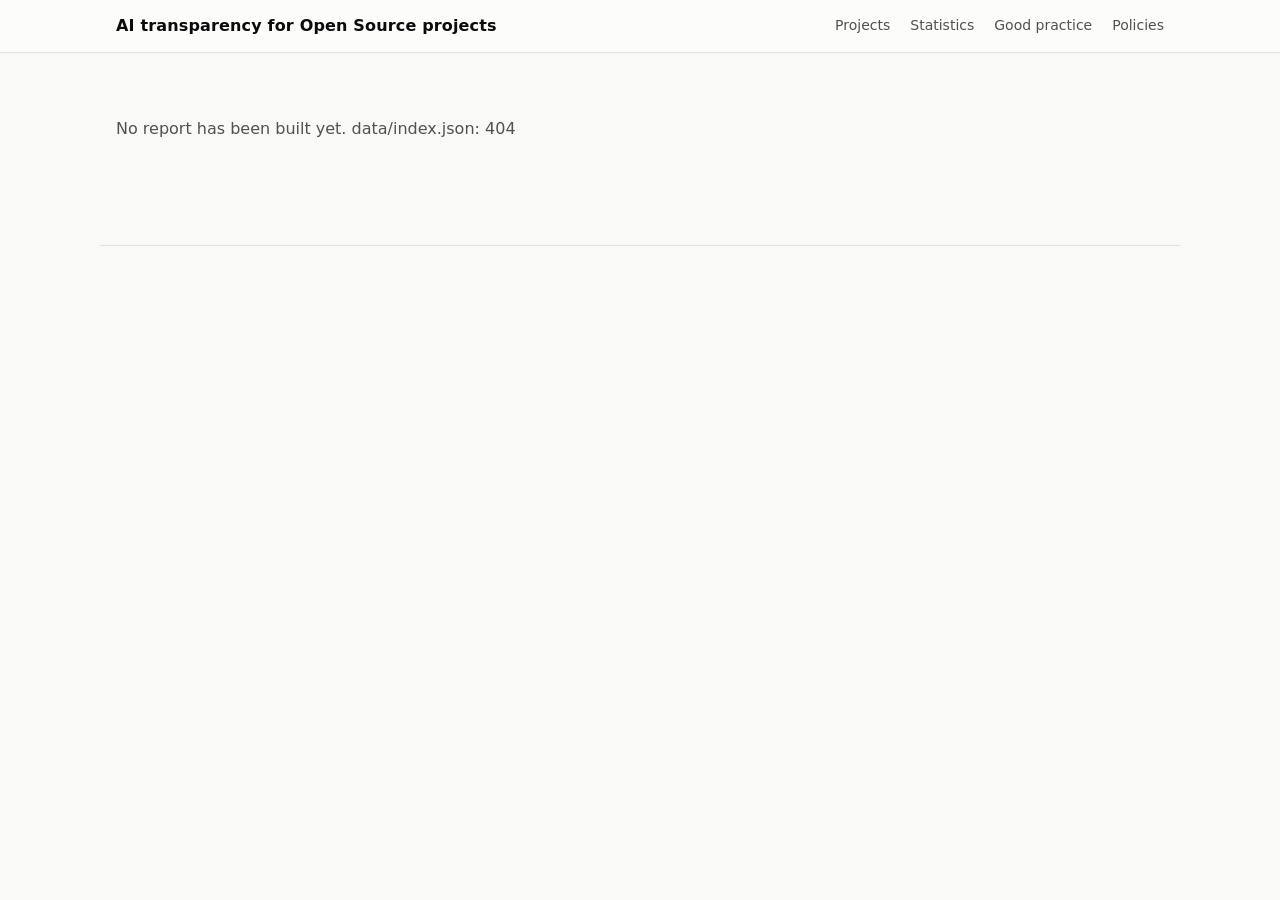
==== ai_disclosure/site/index.html @ 78b2b5e2 "chg: [site] The good practice page is split in two, and easier to scan The rules of other projects, " ====
<!doctype html>
<html lang="en">
<head>
<meta charset="utf-8">
<meta name="viewport" content="width=device-width, initial-scale=1">
<title>AI transparency for Open Source projects</title>
<meta name="description" content="What the contributors of a project declare about their use of AI tools, read from its commits and pull requests.">
<link rel="stylesheet" href="style.css">
</head>
<body>
<header class="masthead">
  <div class="wrap masthead-row">
    <p class="brand"><a href="./">AI transparency for Open Source projects</a></p>
    <nav class="nav" aria-label="Site">
      <a href="./">Projects</a>
      <a href="stats.html">Statistics</a>
      <a href="good-practice.html">Good practice</a>
      <a href="policies.html">Policies</a>
      <label class="project-picker" hidden>Project
        <select id="project-select"></select>
      </label>
    </nav>
  </div>
</header>

<main class="wrap" id="report" aria-live="polite">
  <p class="loading" id="status">Loading the report…</p>
</main>

<footer class="wrap footer" id="footer"></footer>

<div class="tooltip" id="tooltip" role="status" hidden></div>
<script src="app.js"></script>
</body>
</html>
---- ai_disclosure/site/style.css ----
:root {
  color-scheme: light;
  --page: #f9f9f7;
  --surface: #fcfcfb;
  --ink: #0b0b0b;
  --ink-2: #52514e;
  --muted: #76746e;
  --grid: #e1e0d9;
  --axis: #c3c2b7;
  --border: rgba(11, 11, 11, 0.1);
  --link: #1c5cab;
  --none: #cfcec6;
  --series-1: #2a78d6;
  --series-2: #eb6834;
  --series-3: #1baf7a;
  --series-4: #eda100;
  --series-5: #e87ba4;
  --series-6: #008300;
  --series-7: #6250d6;
  --series-8: #e34948;
  --good: #006300;
  --attention: #8a5a00;
}
@media (prefers-color-scheme: dark) {
  :root {
    color-scheme: dark;
    --page: #0d0d0d;
    --surface: #1a1a19;
    --ink: #f0efec;
    --ink-2: #c3c2b7;
    --muted: #96948d;
    --grid: #2c2c2a;
    --axis: #383835;
    --border: rgba(255, 255, 255, 0.1);
    --link: #86b6ef;
    --none: #4a4a46;
    --series-1: #3987e5;
    --series-2: #d95926;
    --series-3: #199e70;
    --series-4: #c98500;
    --series-5: #d55181;
    --series-6: #0ca30c;
    --series-7: #9085e9;
    --series-8: #e66767;
    --good: #0ca30c;
    --attention: #fab219;
  }
}

* { box-sizing: border-box; }
[hidden] { display: none !important; }
body {
  margin: 0;
  background: var(--page);
  color: var(--ink);
  font: 16px/1.5 system-ui, -apple-system, "Segoe UI", sans-serif;
}
a { color: var(--link); text-underline-offset: 2px; }
.wrap { max-width: 1080px; margin: 0 auto; padding: 0 16px; }

.masthead { border-bottom: 1px solid var(--border); background: var(--surface); }
.masthead-row { display: flex; align-items: center; justify-content: space-between; gap: 16px; min-height: 52px; }
.brand { margin: 0; font-weight: 650; letter-spacing: 0.01em; }
.brand a { color: inherit; text-decoration: none; }
.masthead-row { flex-wrap: wrap; padding-top: 8px; padding-bottom: 8px; }
.project-picker { font-size: 14px; color: var(--ink-2); display: flex; align-items: center; gap: 8px; }
select { font: inherit; padding: 4px 8px; border-radius: 6px; border: 1px solid var(--axis); background: var(--surface); color: var(--ink); }

.intro { padding: 40px 0 8px; }
.intro h1 { margin: 0 0 8px; font-size: clamp(28px, 5vw, 40px); line-height: 1.15; letter-spacing: -0.01em; }
.intro p { margin: 0; max-width: 68ch; color: var(--ink-2); }
.intro .links { margin-top: 12px; font-size: 14px; display: flex; flex-wrap: wrap; gap: 4px 20px; }

.loading, .error { padding: 48px 0; color: var(--ink-2); }

section { margin-top: 40px; }
section > h2 { margin: 0 0 4px; font-size: 20px; }
section > .sub { margin: 0 0 16px; color: var(--ink-2); font-size: 14px; max-width: 76ch; }

.card { background: var(--surface); border: 1px solid var(--border); border-radius: 10px; padding: 20px; }

/* Figures */
.tiles { display: grid; grid-template-columns: repeat(auto-fit, minmax(210px, 1fr)); gap: 12px; margin-top: 28px; }
.tile { background: var(--surface); border: 1px solid var(--border); border-radius: 10px; padding: 16px 18px; }
.tile .label { font-size: 13px; color: var(--ink-2); }
.tile .value { font-size: 30px; font-weight: 600; line-height: 1.2; margin-top: 4px; }
.tile.hero .value { font-size: 52px; line-height: 1.05; }
.tile .note { font-size: 13px; color: var(--muted); margin-top: 4px; }
.tile.hero { grid-row: span 2; display: flex; flex-direction: column; justify-content: center; }
.meter { height: 8px; border-radius: 4px; background: var(--none); overflow: hidden; margin-top: 12px; }
.meter > span { display: block; height: 100%; background: var(--series-1); border-radius: 4px 0 0 4px; }

/* Chart */
.chart-head { display: flex; flex-wrap: wrap; align-items: center; justify-content: space-between; gap: 12px; margin-bottom: 8px; }
.legend { display: flex; flex-wrap: wrap; gap: 4px 16px; font-size: 13px; color: var(--ink-2); margin: 0; padding: 0; list-style: none; }
.legend li { display: flex; align-items: center; gap: 6px; }
.swatch { width: 10px; height: 10px; border-radius: 2px; flex: none; display: inline-block; }
.toggle { display: inline-flex; border: 1px solid var(--axis); border-radius: 7px; overflow: hidden; }
.toggle button { font: inherit; font-size: 13px; padding: 4px 12px; border: 0; background: transparent; color: var(--ink-2); cursor: pointer; }
.toggle button[aria-pressed="true"] { background: var(--ink); color: var(--surface); }
.toggle button:focus-visible { outline: 2px solid var(--link); outline-offset: -2px; }
.chart { position: relative; }
.chart svg { display: block; width: 100%; height: auto; overflow: visible; }
.chart text { fill: var(--muted); font-size: 11px; font-variant-numeric: tabular-nums; }
.chart .grid { stroke: var(--grid); stroke-width: 1; }
.chart .axis { stroke: var(--axis); stroke-width: 1; }
.chart .marker { stroke: var(--ink-2); stroke-width: 1; }
.chart .marker-label { fill: var(--ink-2); font-size: 11px; }
.chart .band { fill: transparent; }
.chart .band.active { fill: var(--ink); fill-opacity: 0.05; }

details.table-view { margin-top: 12px; font-size: 13px; }
details.table-view summary { cursor: pointer; color: var(--ink-2); width: fit-content; }

.tooltip {
  position: fixed; z-index: 10; pointer-events: none;
  background: var(--surface); color: var(--ink);
  border: 1px solid var(--border); border-radius: 8px;
  box-shadow: 0 6px 24px rgba(0, 0, 0, 0.16);
  padding: 8px 10px; font-size: 13px; min-width: 150px; max-width: 280px;
}
.tooltip .tt-title { color: var(--ink-2); margin-bottom: 4px; }
.tooltip .tt-row { display: flex; align-items: center; gap: 8px; }
.tooltip .tt-row .key { width: 12px; height: 3px; border-radius: 2px; flex: none; }
.tooltip .tt-row .v { font-weight: 600; font-variant-numeric: tabular-nums; min-width: 2.5em; text-align: right; }
.tooltip .tt-row .n { color: var(--ink-2); }

/* Ranked bars */
.bars { display: grid; grid-template-columns: minmax(120px, max-content) minmax(80px, 1fr) max-content; grid-auto-flow: row dense; gap: 8px 14px; align-items: center; font-size: 14px; }
.bars .name { grid-column: 1; display: flex; align-items: center; gap: 8px; }
.bars .track { grid-column: 2; height: 14px; }
.bars .figure { grid-column: 3; font-variant-numeric: tabular-nums; text-align: right; white-space: nowrap; }
.bars .bar { height: 100%; border-radius: 0 4px 4px 0; min-width: 2px; }
.bars .figure small, .bars .name small { color: var(--muted); font-size: 12px; }
.bars .name small { display: block; }
@media (max-width: 560px) {
  .bars { grid-template-columns: 1fr max-content; gap: 4px 12px; }
  .bars .figure { grid-column: 2; }
  .bars .track { grid-column: 1 / -1; height: 8px; margin-bottom: 10px; }
}

/* Tables */
.table-scroll { overflow-x: auto; margin: 0 -20px; padding: 0 20px; }
table { border-collapse: collapse; width: 100%; font-size: 14px; }
th, td { text-align: left; padding: 8px 12px 8px 0; border-bottom: 1px solid var(--grid); vertical-align: middle; }
th { font-size: 12px; font-weight: 600; color: var(--ink-2); white-space: nowrap; }
td.num, th.num { text-align: right; font-variant-numeric: tabular-nums; white-space: nowrap; }
tr:last-child td { border-bottom: 0; }
td small { color: var(--muted); font-size: 12px; }

.person { display: flex; align-items: center; gap: 10px; min-width: 170px; }
.person a { color: inherit; font-weight: 550; text-decoration: none; }
.person a:hover { text-decoration: underline; }
.person small { display: block; }
.avatar { width: 32px; height: 32px; border-radius: 50%; flex: none; background: var(--none); object-fit: cover; }
.avatar.small { width: 20px; height: 20px; }
.avatar.initials { display: inline-flex; align-items: center; justify-content: center; font-size: 12px; font-weight: 600; color: var(--ink-2); }
.avatar.small.initials { font-size: 9px; }

.split { display: flex; gap: 2px; height: 8px; min-width: 120px; border-radius: 4px; overflow: hidden; }
.split > span { height: 100%; min-width: 2px; }
.models-used { color: var(--ink-2); font-size: 13px; min-width: 180px; }

.filters { display: flex; flex-wrap: wrap; gap: 12px; align-items: center; margin-bottom: 12px; }

.box { white-space: nowrap; }
.box .mark { display: inline-block; width: 1.2em; font-weight: 700; }
.box.ticked .mark { color: var(--good); }
.box.missing, .box.not-yet { color: var(--muted); }
.reading { display: flex; min-width: 150px; }
.reading .mark { flex: none; width: 1.3em; font-weight: 700; }
.reading.ok .mark { color: var(--good); }
.reading.check .mark { color: var(--attention); }
.state { font-size: 12px; color: var(--ink-2); border: 1px solid var(--axis); border-radius: 10px; padding: 0 8px; white-space: nowrap; }
.pr-title { min-width: 200px; max-width: 300px; }
.pr-title a { color: inherit; }

.notes { font-size: 14px; color: var(--ink-2); max-width: 76ch; }
.notes li { margin-bottom: 6px; }
.empty { color: var(--ink-2); font-size: 14px; }

.footer { margin-top: 56px; padding-top: 16px; padding-bottom: 40px; border-top: 1px solid var(--border); font-size: 13px; color: var(--muted); }

/* Overview of the projects */
.projects { display: grid; grid-template-columns: repeat(auto-fill, minmax(280px, 1fr)); gap: 12px; margin-top: 28px; }
.project-card { display: block; background: var(--surface); border: 1px solid var(--border); border-radius: 10px; padding: 18px 20px; color: inherit; text-decoration: none; }
.project-card:hover, .project-card:focus-visible { border-color: var(--axis); outline: none; box-shadow: 0 2px 12px rgba(0, 0, 0, 0.08); }
.project-card h2 { margin: 0; font-size: 20px; }
.project-card .repo { font-size: 13px; color: var(--muted); }
.project-card .value { font-size: 36px; font-weight: 600; line-height: 1.2; margin-top: 12px; }
.project-card .label { font-size: 13px; color: var(--ink-2); }
.project-card .facts { font-size: 13px; color: var(--ink-2); margin: 12px 0 0; }

/* Navigation and text pages */
.nav { display: flex; flex-wrap: wrap; align-items: center; gap: 6px 20px; font-size: 14px; }
.nav a { color: var(--ink-2); text-decoration: none; padding: 4px 0; border-bottom: 2px solid transparent; }
.nav a:hover { color: var(--ink); }
.nav a[aria-current="page"] { color: var(--ink); border-bottom-color: var(--ink); }
.prose section { max-width: 74ch; }
.prose h2 { margin-bottom: 12px; }
.prose h3 { font-size: 16px; margin: 28px 0 8px; }
.prose p { margin: 0 0 12px; }
.prose ul, .prose ol { margin: 0 0 12px; padding-left: 22px; }
.prose li { margin-bottom: 8px; }
.prose code { font: 0.9em ui-monospace, SFMono-Regular, Menlo, Consolas, monospace; background: var(--grid); border-radius: 4px; padding: 1px 5px; }
.prose pre { background: var(--surface); border: 1px solid var(--border); border-radius: 10px; padding: 14px 16px; overflow-x: auto; margin: 0 0 12px; line-height: 1.45; }
.prose pre code { background: none; padding: 0; font-size: 13px; white-space: pre-wrap; overflow-wrap: anywhere; }

/* Table of contents of a text page */
html { scroll-behavior: smooth; }
.prose section, .prose h3 { scroll-margin-top: 16px; }
.toc { background: var(--surface); border: 1px solid var(--border); border-radius: 10px; padding: 14px 18px; margin-top: 28px; font-size: 14px; }
.toc-title { margin: 0 0 8px; font-size: 12px; font-weight: 600; color: var(--ink-2); text-transform: uppercase; letter-spacing: 0.06em; }
.prose .toc ol { margin: 0; padding-left: 20px; }
.prose .toc ol ol { margin-top: 6px; list-style: none; padding-left: 4px; font-size: 13px; }
.prose .toc li { margin-bottom: 6px; }
.prose .toc li:last-child { margin-bottom: 0; }
.toc a { color: var(--ink-2); text-decoration: none; }
.toc a:hover, .toc a:focus-visible { color: var(--ink); text-decoration: underline; }
.toc code { background: none; padding: 0; }
.toc-body > section:first-child { margin-top: 28px; }
@media (min-width: 960px) {
  .with-toc { display: grid; grid-template-columns: minmax(0, 74ch) minmax(220px, 280px); gap: 0 56px; align-items: start; }
  .with-toc .toc { grid-column: 2; grid-row: 1; position: sticky; top: 16px; }
  .with-toc .toc-body { grid-column: 1; grid-row: 1; }
}
@media (prefers-reduced-motion: reduce) { html { scroll-behavior: auto; } }
.prose h2 .state { font-weight: 500; vertical-align: middle; margin-left: 6px; }
.prose table { margin-bottom: 14px; }
.prose td code { white-space: nowrap; }

/* ---------- Video ---------- */
.film { display: block; width: 100%; height: auto; aspect-ratio: 16 / 9; background: #0d0d0d; border-radius: 6px; }
section > .film-note { margin: 12px 0 0; }

/* ---------- Lines changed ---------- */
.heaviest { margin-top: 16px; font-size: 14px; color: var(--ink-2); max-width: 76ch; }
.heaviest p { margin: 0 0 8px; }
.heaviest ol { list-style: none; margin: 0; padding: 0; }
.heaviest li { display: grid; grid-template-columns: 9ch 1fr; gap: 12px; padding: 6px 0; border-top: 1px solid var(--grid); }
.heaviest .num { text-align: right; font-variant-numeric: tabular-nums; color: var(--ink); }
.heaviest a { overflow-wrap: anywhere; }
.heaviest small { display: block; color: var(--muted); }
.heaviest small .swatch { margin: 0 4px 0 0; }
section > .sub.after { margin: 12px 0 0; }

/* ---------- Policies of other projects ---------- */
/* Five columns in the width of the text: fixed shares, and code that wraps. */
.policies { table-layout: fixed; min-width: 640px; font-size: 13px; line-height: 1.45; }
.policies th, .policies td { vertical-align: top; padding-left: 0; padding-right: 12px; overflow-wrap: break-word; }
.policies th:nth-child(1) { width: 14%; }
.policies th:nth-child(2) { width: 22%; }
.policies th:nth-child(3) { width: 21%; }
.policies th:nth-child(4) { width: 22%; }
.policies th:nth-child(5) { width: 21%; }
.prose .policies code { white-space: normal; word-break: break-word; overflow-wrap: anywhere; font-size: 12px; }
.policies td:first-child small { display: block; color: var(--muted); }

.prose blockquote { margin: 12px 0; padding: 2px 0 2px 16px; border-left: 3px solid var(--axis); color: var(--ink); font-size: 17px; }
.prose blockquote p { margin: 0; }

/* ---------- Statistics: when each model version was named ---------- */
.bars .track.span, .bars .track.scale { position: relative; }
.bars .track.span .bar { position: absolute; top: 0; border-radius: 4px; min-width: 6px; }
.bars .track.span .mark { position: absolute; top: -6px; bottom: -6px; width: 1px; background: var(--grid); }
.bars .track.scale { height: 16px; font-size: 11px; color: var(--muted); font-variant-numeric: tabular-nums; }
.bars .track.scale span { position: absolute; top: 0; white-space: nowrap; transform: translateX(-50%); }
.bars .track.scale span:first-child { transform: none; }
.bars.spans .figure small { font-size: 12px; }

/* ---------- Text pages: what should catch the eye ---------- */
.intro .links .button { background: var(--ink); color: var(--surface); text-decoration: none; font-weight: 600; padding: 6px 14px; border-radius: 7px; }
.intro .links { align-items: center; }
.prose .callout { background: var(--surface); border: 1px solid var(--border); border-left: 4px solid var(--link); border-radius: 6px; padding: 12px 16px; margin: 16px 0; }
.prose .callout.caution { border-left-color: var(--attention); }

.file-cards { display: grid; grid-template-columns: repeat(2, minmax(0, 1fr)); gap: 8px; margin: 16px 0 8px; counter-reset: file; }
.file-card { counter-increment: file; display: block; position: relative; background: var(--surface); border: 1px solid var(--border); border-radius: 10px; padding: 12px 14px 12px 46px; color: inherit; text-decoration: none; }
.file-card::before { content: counter(file); position: absolute; left: 14px; top: 13px; width: 22px; height: 22px; border-radius: 50%; border: 1px solid var(--axis); color: var(--ink-2); font-size: 12px; font-weight: 600; display: grid; place-items: center; }
.file-card:hover, .file-card:focus-visible { border-color: var(--axis); outline: none; box-shadow: 0 2px 12px rgba(0, 0, 0, 0.08); }
.prose .file-card code { background: none; padding: 0; font-weight: 600; overflow-wrap: anywhere; }
.file-card span { display: block; font-size: 13px; color: var(--ink-2); }

.prose .file-name { margin: 0; font: 12px ui-monospace, SFMono-Regular, Menlo, Consolas, monospace; color: var(--ink-2); background: var(--grid); border: 1px solid var(--border); border-bottom: 0; border-radius: 10px 10px 0 0; padding: 6px 16px; }
.prose .file-name + pre { border-radius: 0 0 10px 10px; }

.prose ol.steps { list-style: none; padding: 0; counter-reset: step; display: grid; gap: 8px; }
.prose ol.steps li { counter-increment: step; position: relative; margin: 0; background: var(--surface); border: 1px solid var(--border); border-radius: 10px; padding: 12px 16px 12px 56px; }
.prose ol.steps li::before { content: counter(step); position: absolute; left: 14px; top: 11px; width: 28px; height: 28px; border-radius: 50%; background: var(--ink); color: var(--surface); font-size: 14px; font-weight: 650; display: grid; place-items: center; }
@media (max-width: 560px) { .file-cards { grid-template-columns: 1fr; } }
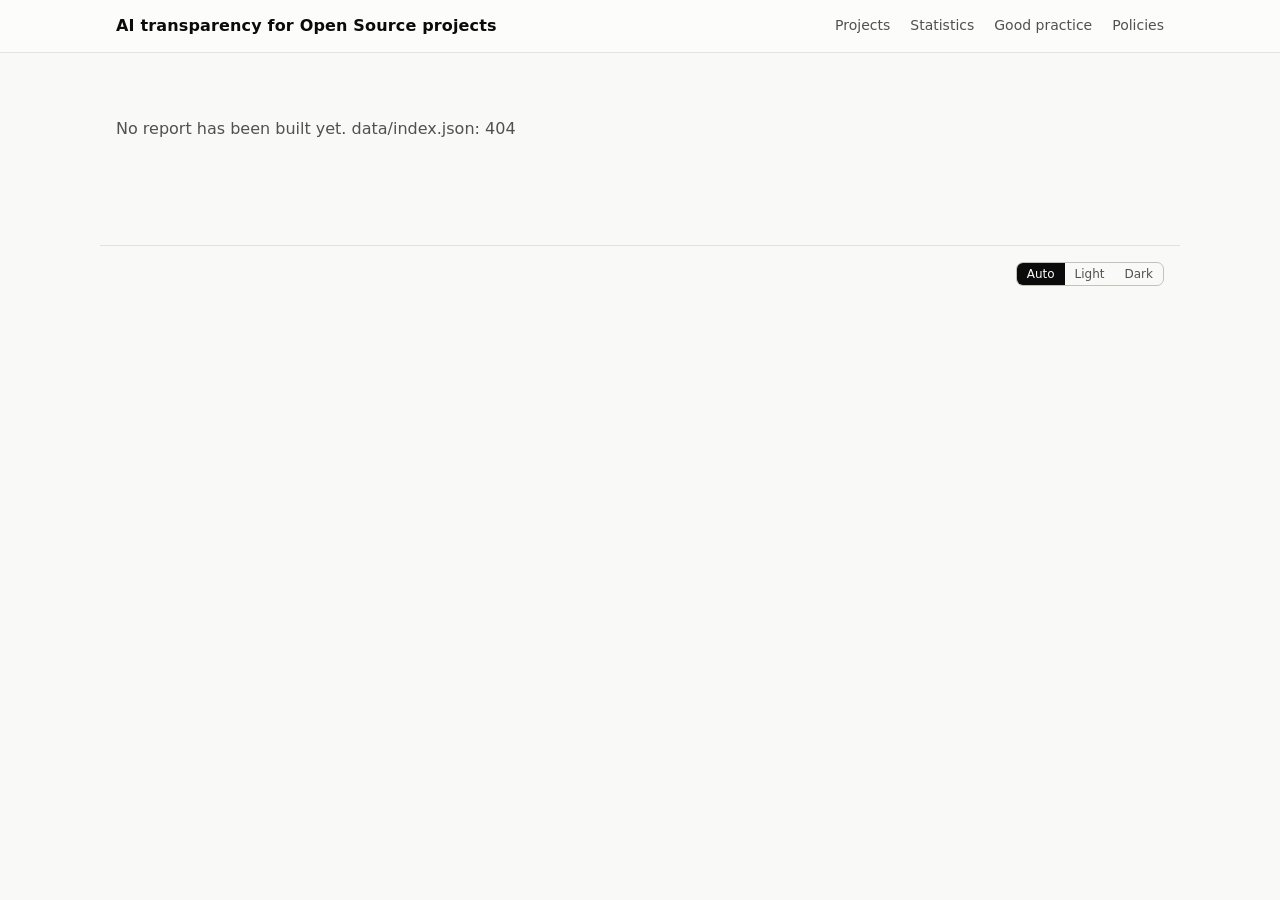
==== commit 2c4f6c97: "new: [site] A theme switcher in the footer: auto, light or dark The choice is kept in the browser an" ====
--- a/ai_disclosure/site/index.html
+++ b/ai_disclosure/site/index.html
@@ -6,6 +6,7 @@
 <title>AI transparency for Open Source projects</title>
 <meta name="description" content="What the contributors of a project declare about their use of AI tools, read from its commits and pull requests.">
 <link rel="stylesheet" href="style.css">
+<script src="theme.js"></script>
 </head>
 <body>
 <header class="masthead">
@@ -27,7 +28,7 @@
   <p class="loading" id="status">Loading the report…</p>
 </main>
 
-<footer class="wrap footer" id="footer"></footer>
+<footer class="wrap footer"><span id="footer"></span></footer>
 
 <div class="tooltip" id="tooltip" role="status" hidden></div>
 <script src="app.js"></script>
--- a/ai_disclosure/site/style.css
+++ b/ai_disclosure/site/style.css
@@ -21,8 +21,10 @@
   --good: #006300;
   --attention: #8a5a00;
 }
+/* The dark theme: when the system asks for it and the reader did not choose the light
+   one, or when the reader chose it in the footer. The two lists are the same. */
 @media (prefers-color-scheme: dark) {
-  :root {
+  :root:not([data-theme="light"]) {
     color-scheme: dark;
     --page: #0d0d0d;
     --surface: #1a1a19;
@@ -46,6 +48,29 @@
     --attention: #fab219;
   }
 }
+:root[data-theme="dark"] {
+  color-scheme: dark;
+  --page: #0d0d0d;
+  --surface: #1a1a19;
+  --ink: #f0efec;
+  --ink-2: #c3c2b7;
+  --muted: #96948d;
+  --grid: #2c2c2a;
+  --axis: #383835;
+  --border: rgba(255, 255, 255, 0.1);
+  --link: #86b6ef;
+  --none: #4a4a46;
+  --series-1: #3987e5;
+  --series-2: #d95926;
+  --series-3: #199e70;
+  --series-4: #c98500;
+  --series-5: #d55181;
+  --series-6: #0ca30c;
+  --series-7: #9085e9;
+  --series-8: #e66767;
+  --good: #0ca30c;
+  --attention: #fab219;
+}
 
 * { box-sizing: border-box; }
 [hidden] { display: none !important; }
@@ -179,7 +204,7 @@
 .notes li { margin-bottom: 6px; }
 .empty { color: var(--ink-2); font-size: 14px; }
 
-.footer { margin-top: 56px; padding-top: 16px; padding-bottom: 40px; border-top: 1px solid var(--border); font-size: 13px; color: var(--muted); }
+.footer { display: flex; flex-wrap: wrap; align-items: center; justify-content: space-between; gap: 12px 24px; margin-top: 56px; padding-top: 16px; padding-bottom: 40px; border-top: 1px solid var(--border); font-size: 13px; color: var(--muted); }
 
 /* Overview of the projects */
 .projects { display: grid; grid-template-columns: repeat(auto-fill, minmax(280px, 1fr)); gap: 12px; margin-top: 28px; }
@@ -288,3 +313,36 @@
 .prose ol.steps li { counter-increment: step; position: relative; margin: 0; background: var(--surface); border: 1px solid var(--border); border-radius: 10px; padding: 12px 16px 12px 56px; }
 .prose ol.steps li::before { content: counter(step); position: absolute; left: 14px; top: 11px; width: 28px; height: 28px; border-radius: 50%; background: var(--ink); color: var(--surface); font-size: 14px; font-weight: 650; display: grid; place-items: center; }
 @media (max-width: 560px) { .file-cards { grid-template-columns: 1fr; } }
+
+/* ---------- Overview: the last months of a project ---------- */
+.spark { margin-top: 14px; }
+.spark svg { display: block; width: 100%; height: 36px; }
+.spark .all { fill: var(--none); }
+.spark .named { fill: var(--series-1); }
+.spark .base { stroke: var(--axis); stroke-width: 1; }
+.spark-note { display: flex; justify-content: space-between; align-items: center; gap: 8px; margin-top: 4px; font-size: 11px; color: var(--muted); }
+.spark-note .swatch { width: 8px; height: 8px; margin-right: 4px; }
+
+/* ---------- Badge of a project ---------- */
+.badge img { display: block; height: 20px; }
+.badge pre { margin: 14px 0 0; padding: 10px 12px; background: var(--page); border: 1px solid var(--border); border-radius: 6px; overflow-x: auto; }
+.badge code { font: 12px ui-monospace, SFMono-Regular, Menlo, Consolas, monospace; white-space: pre-wrap; overflow-wrap: anywhere; }
+
+/* ---------- A year of days ---------- */
+.calendar-scroll { overflow-x: auto; padding-bottom: 4px; }
+.calendar svg { display: block; }
+.calendar text { fill: var(--muted); font-size: 10px; }
+.cal-0 { fill: var(--grid); }
+.cal-1 { fill: var(--series-1); fill-opacity: 0.3; }
+.cal-2 { fill: var(--series-1); fill-opacity: 0.5; }
+.cal-3 { fill: var(--series-1); fill-opacity: 0.75; }
+.cal-4 { fill: var(--series-1); }
+.calendar-legend { display: flex; align-items: center; gap: 3px; margin-top: 8px; font-size: 11px; color: var(--muted); }
+.calendar-legend svg { display: block; }
+
+/* ---------- Lines ---------- */
+.chart .end-label { fill: var(--ink-2); font-size: 12px; }
+.line-key { display: inline-block; width: 18px; height: 0; }
+
+/* ---------- Theme switcher of the footer ---------- */
+.toggle.theme button { font-size: 12px; padding: 2px 10px; }
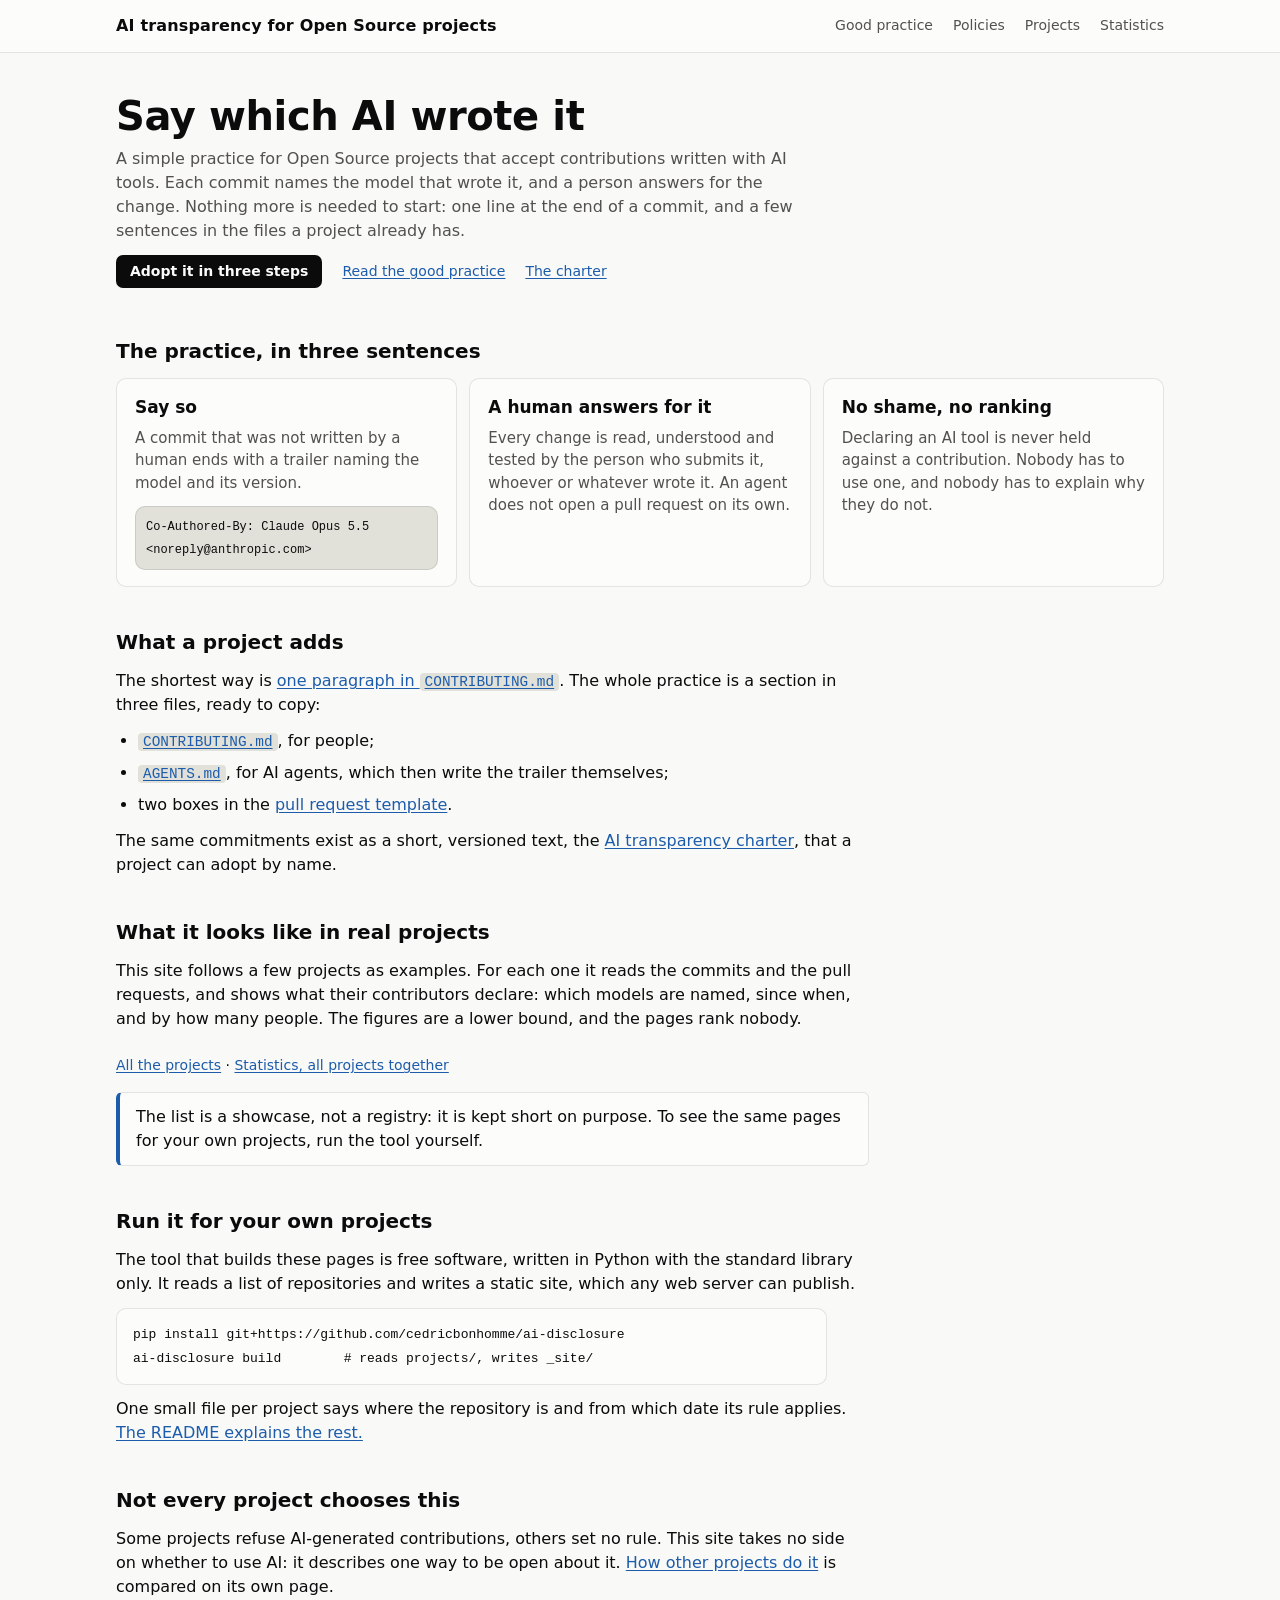
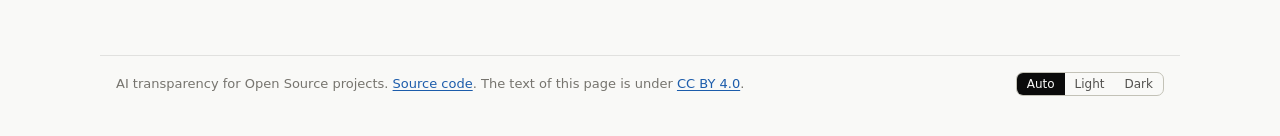
==== commit 0da6ad90: "new: [site] A front page that presents the practice, the projects on their own page Co-Authored-By: " ====
--- a/ai_disclosure/site/index.html
+++ b/ai_disclosure/site/index.html
@@ -4,19 +4,20 @@
 <meta charset="utf-8">
 <meta name="viewport" content="width=device-width, initial-scale=1">
 <title>AI transparency for Open Source projects</title>
-<meta name="description" content="What the contributors of a project declare about their use of AI tools, read from its commits and pull requests.">
+<meta name="description" content="A simple practice for Open Source projects that accept AI-assisted contributions: each commit names the model that wrote it, and a person answers for the change.">
 <link rel="stylesheet" href="style.css">
 <script src="theme.js"></script>
+<script>if (new URLSearchParams(location.search).has("project")) document.documentElement.classList.add("has-project");</script>
 </head>
 <body>
 <header class="masthead">
   <div class="wrap masthead-row">
     <p class="brand"><a href="./">AI transparency for Open Source projects</a></p>
     <nav class="nav" aria-label="Site">
-      <a href="./">Projects</a>
-      <a href="stats.html">Statistics</a>
       <a href="good-practice.html">Good practice</a>
       <a href="policies.html">Policies</a>
+      <a href="projects.html">Projects</a>
+      <a href="stats.html">Statistics</a>
       <label class="project-picker" hidden>Project
         <select id="project-select"></select>
       </label>
@@ -24,11 +25,70 @@
   </div>
 </header>
 
-<main class="wrap" id="report" aria-live="polite">
+<main class="wrap prose home" id="home">
+  <div class="intro">
+    <h1>Say which AI wrote it</h1>
+    <p>A simple practice for Open Source projects that accept contributions written with AI tools. Each commit names the model that wrote it, and a person answers for the change. Nothing more is needed to start: one line at the end of a commit, and a few sentences in the files a project already has.</p>
+    <div class="links"><a class="button" href="good-practice.html#adopt">Adopt it in three steps</a><a href="good-practice.html">Read the good practice</a><a href="https://github.com/cedricbonhomme/ai-disclosure/blob/main/AI_CHARTER.md" target="_blank" rel="noreferrer">The charter</a></div>
+  </div>
+
+  <section>
+    <h2>The practice, in three sentences</h2>
+    <div class="pillars">
+      <div>
+        <h3>Say so</h3>
+        <p>A commit that was not written by a human ends with a trailer naming the model and its version.</p>
+        <pre><code>Co-Authored-By: Claude Opus 5.5 &lt;noreply@anthropic.com&gt;</code></pre>
+      </div>
+      <div>
+        <h3>A human answers for it</h3>
+        <p>Every change is read, understood and tested by the person who submits it, whoever or whatever wrote it. An agent does not open a pull request on its own.</p>
+      </div>
+      <div>
+        <h3>No shame, no ranking</h3>
+        <p>Declaring an AI tool is never held against a contribution. Nobody has to use one, and nobody has to explain why they do not.</p>
+      </div>
+    </div>
+  </section>
+
+  <section>
+    <h2>What a project adds</h2>
+    <p>The shortest way is <a href="good-practice.html#adopt">one paragraph in <code>CONTRIBUTING.md</code></a>. The whole practice is a section in three files, ready to copy:</p>
+    <ul>
+      <li><a href="good-practice.html#contributing"><code>CONTRIBUTING.md</code></a>, for people;</li>
+      <li><a href="good-practice.html#agents"><code>AGENTS.md</code></a>, for AI agents, which then write the trailer themselves;</li>
+      <li>two boxes in the <a href="good-practice.html#template">pull request template</a>.</li>
+    </ul>
+    <p>The same commitments exist as a short, versioned text, the <a href="https://github.com/cedricbonhomme/ai-disclosure/blob/main/AI_CHARTER.md" target="_blank" rel="noreferrer">AI transparency charter</a>, that a project can adopt by name.</p>
+  </section>
+
+  <section>
+    <h2>What it looks like in real projects</h2>
+    <p>This site follows a few projects as examples. For each one it reads the commits and the pull requests, and shows what their contributors declare: which models are named, since when, and by how many people. The figures are a lower bound, and the pages rank nobody.</p>
+    <div class="chips" id="home-projects"></div>
+    <p class="links-line"><a href="projects.html">All the projects</a> · <a href="stats.html">Statistics, all projects together</a></p>
+    <p class="callout">The list is a showcase, not a registry: it is kept short on purpose. To see the same pages for your own projects, run the tool yourself.</p>
+  </section>
+
+  <section>
+    <h2>Run it for your own projects</h2>
+    <p>The tool that builds these pages is free software, written in Python with the standard library only. It reads a list of repositories and writes a static site, which any web server can publish.</p>
+<pre><code>pip install git+https://github.com/cedricbonhomme/ai-disclosure
+ai-disclosure build        # reads projects/, writes _site/</code></pre>
+    <p>One small file per project says where the repository is and from which date its rule applies. <a href="https://github.com/cedricbonhomme/ai-disclosure#readme" target="_blank" rel="noreferrer">The README explains the rest.</a></p>
+  </section>
+
+  <section>
+    <h2>Not every project chooses this</h2>
+    <p>Some projects refuse AI-generated contributions, others set no rule. This site takes no side on whether to use AI: it describes one way to be open about it. <a href="policies.html">How other projects do it</a> is compared on its own page.</p>
+  </section>
+</main>
+
+<main class="wrap" id="report" data-page="home" aria-live="polite">
   <p class="loading" id="status">Loading the report…</p>
 </main>
 
-<footer class="wrap footer"><span id="footer"></span></footer>
+<footer class="wrap footer"><span id="footer">AI transparency for Open Source projects. <a href="https://github.com/cedricbonhomme/ai-disclosure" target="_blank" rel="noreferrer">Source code</a>. The text of this page is under <a href="https://creativecommons.org/licenses/by/4.0/" target="_blank" rel="noreferrer">CC BY 4.0</a>.</span></footer>
 
 <div class="tooltip" id="tooltip" role="status" hidden></div>
 <script src="app.js"></script>
--- a/ai_disclosure/site/style.css
+++ b/ai_disclosure/site/style.css
@@ -156,6 +156,22 @@
 .bars .track { grid-column: 2; height: 14px; }
 .bars .figure { grid-column: 3; font-variant-numeric: tabular-nums; text-align: right; white-space: nowrap; }
 .bars .bar { height: 100%; border-radius: 0 4px 4px 0; min-width: 2px; }
+.stated { display: grid; grid-template-columns: minmax(180px, max-content) 1fr; gap: 10px 24px; margin: 0; font-size: 14px; }
+.stated dt { color: var(--ink-2); }
+.stated dd { margin: 0; }
+.stated dd code { display: inline-block; margin-left: 8px; font-size: 12px; color: var(--muted); }
+.stated + .notes { margin: 16px 0 0; padding-left: 18px; }
+.card > .notes:first-child { margin: 0; padding-left: 18px; }
+.stated-link { margin: 14px 0 0; font-size: 14px; }
+@media (max-width: 560px) {
+  .stated { grid-template-columns: 1fr; gap: 2px; }
+  .stated dd { margin-bottom: 10px; }
+  .stated dd code { display: block; margin: 2px 0 0; }
+}
+.bars.shares .track { background: var(--none); border-radius: 4px; overflow: hidden; }
+.bars.shares .bar { background: var(--series-1); border-radius: 0; }
+.bars.shares .name a { color: inherit; }
+details.table-view .bars { margin-top: 12px; }
 .bars .figure small, .bars .name small { color: var(--muted); font-size: 12px; }
 .bars .name small { display: block; }
 @media (max-width: 560px) {
@@ -208,9 +224,16 @@
 
 /* Overview of the projects */
 .projects { display: grid; grid-template-columns: repeat(auto-fill, minmax(280px, 1fr)); gap: 12px; margin-top: 28px; }
+.order-bar { display: flex; flex-wrap: wrap; justify-content: flex-end; align-items: center; gap: 6px 10px; margin: 24px 0 12px; font-size: 13px; color: var(--muted); }
+.order-bar + .projects { margin-top: 0; }
+.order { font: inherit; color: var(--ink-2); background: var(--surface); border: 1px solid var(--border); border-radius: 999px; padding: 3px 12px; cursor: pointer; }
+.order:hover, .order:focus-visible { color: var(--ink); border-color: var(--axis); outline: none; }
 .project-card { display: block; background: var(--surface); border: 1px solid var(--border); border-radius: 10px; padding: 18px 20px; color: inherit; text-decoration: none; }
 .project-card:hover, .project-card:focus-visible { border-color: var(--axis); outline: none; box-shadow: 0 2px 12px rgba(0, 0, 0, 0.08); }
 .project-card h2 { margin: 0; font-size: 20px; }
+.project-card .head { display: flex; align-items: center; gap: 12px; }
+.project-card .head > div { min-width: 0; }
+.project-card .logo { width: 40px; height: 40px; flex: none; border-radius: 8px; background: #fff; object-fit: contain; }
 .project-card .repo { font-size: 13px; color: var(--muted); }
 .project-card .value { font-size: 36px; font-weight: 600; line-height: 1.2; margin-top: 12px; }
 .project-card .label { font-size: 13px; color: var(--ink-2); }
@@ -308,6 +331,9 @@
 
 .prose .file-name { margin: 0; font: 12px ui-monospace, SFMono-Regular, Menlo, Consolas, monospace; color: var(--ink-2); background: var(--grid); border: 1px solid var(--border); border-bottom: 0; border-radius: 10px 10px 0 0; padding: 6px 16px; }
 .prose .file-name + pre { border-radius: 0 0 10px 10px; }
+.prose .file-name { display: flex; justify-content: space-between; align-items: center; gap: 12px; }
+.prose .file-name button { font: inherit; color: var(--ink-2); background: var(--surface); border: 1px solid var(--border); border-radius: 6px; padding: 2px 10px; cursor: pointer; }
+.prose .file-name button:hover, .prose .file-name button:focus-visible { color: var(--ink); border-color: var(--axis); }
 
 .prose ol.steps { list-style: none; padding: 0; counter-reset: step; display: grid; gap: 8px; }
 .prose ol.steps li { counter-increment: step; position: relative; margin: 0; background: var(--surface); border: 1px solid var(--border); border-radius: 10px; padding: 12px 16px 12px 56px; }
@@ -346,3 +372,20 @@
 
 /* ---------- Theme switcher of the footer ---------- */
 .toggle.theme button { font-size: 12px; padding: 2px 10px; }
+
+/* The front page. It is plain HTML; a link to a project (?project=) shows the report instead. */
+.has-project #home, html:not(.has-project) #home ~ #report { display: none; }
+.home section { max-width: none; }
+.home section > p, .home section > ul, .home section > pre { max-width: 74ch; }
+.pillars { display: grid; grid-template-columns: repeat(auto-fit, minmax(240px, 1fr)); gap: 12px; margin: 0 0 12px; }
+.pillars > div { background: var(--surface); border: 1px solid var(--border); border-radius: 10px; padding: 16px 18px; }
+.pillars h3 { margin: 0 0 6px; font-size: 17px; }
+.pillars p { margin: 0; font-size: 15px; color: var(--ink-2); }
+.pillars pre { margin: 12px 0 0; padding: 8px 10px; background: var(--grid); }
+.pillars pre code { font-size: 12px; }
+.chips { display: flex; flex-wrap: wrap; gap: 8px; margin: 0 0 12px; }
+.chip { display: inline-flex; align-items: center; gap: 8px; font-size: 14px; color: inherit; text-decoration: none; background: var(--surface); border: 1px solid var(--border); border-radius: 999px; padding: 4px 12px 4px 6px; }
+.chip:hover, .chip:focus-visible { border-color: var(--axis); outline: none; }
+.chip img { width: 20px; height: 20px; border-radius: 5px; background: #fff; object-fit: contain; }
+.chip span:first-child { padding-left: 6px; }
+.links-line { font-size: 14px; }
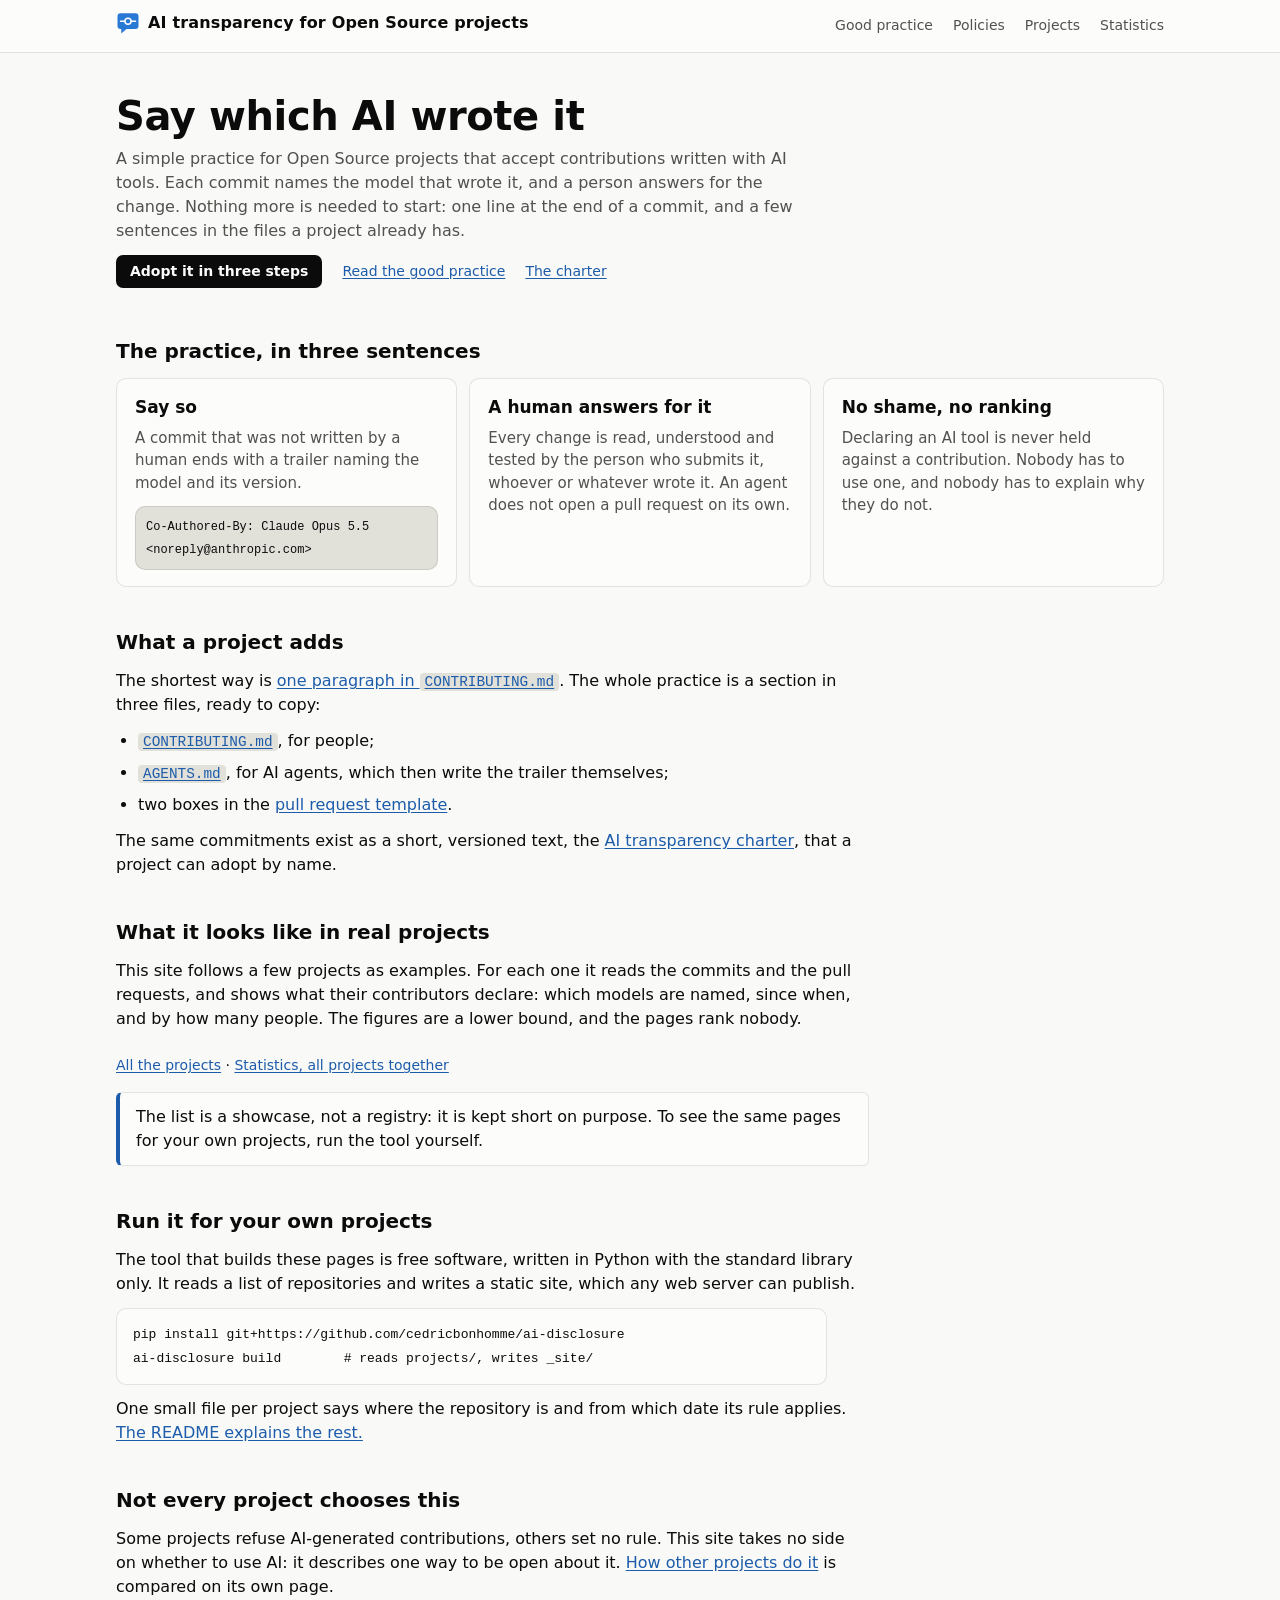
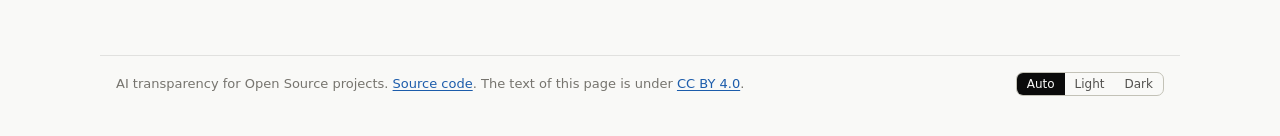
==== commit 278a8895: "new: [site] A logo: a commit in a speech bubble The logo is the favicon and is shown before the name" ====
--- a/ai_disclosure/site/index.html
+++ b/ai_disclosure/site/index.html
@@ -5,6 +5,10 @@
 <meta name="viewport" content="width=device-width, initial-scale=1">
 <title>AI transparency for Open Source projects</title>
 <meta name="description" content="A simple practice for Open Source projects that accept AI-assisted contributions: each commit names the model that wrote it, and a person answers for the change.">
+<!-- site meta -->
+<link rel="icon" href="favicon.svg" type="image/svg+xml">
+<meta name="theme-color" content="#f9f9f7" media="(prefers-color-scheme: light)">
+<meta name="theme-color" content="#0d0d0d" media="(prefers-color-scheme: dark)">
 <link rel="stylesheet" href="style.css">
 <script src="theme.js"></script>
 <script>if (new URLSearchParams(location.search).has("project")) document.documentElement.classList.add("has-project");</script>
@@ -12,7 +16,7 @@
 <body>
 <header class="masthead">
   <div class="wrap masthead-row">
-    <p class="brand"><a href="./">AI transparency for Open Source projects</a></p>
+    <p class="brand"><a href="./"><img src="favicon.svg" alt="" width="24" height="24">AI transparency for Open Source projects</a></p>
     <nav class="nav" aria-label="Site">
       <a href="good-practice.html">Good practice</a>
       <a href="policies.html">Policies</a>
--- a/ai_disclosure/site/style.css
+++ b/ai_disclosure/site/style.css
@@ -86,7 +86,7 @@
 .masthead { border-bottom: 1px solid var(--border); background: var(--surface); }
 .masthead-row { display: flex; align-items: center; justify-content: space-between; gap: 16px; min-height: 52px; }
 .brand { margin: 0; font-weight: 650; letter-spacing: 0.01em; }
-.brand a { color: inherit; text-decoration: none; }
+.brand a { color: inherit; text-decoration: none; display: inline-flex; align-items: center; gap: 8px; }
 .masthead-row { flex-wrap: wrap; padding-top: 8px; padding-bottom: 8px; }
 .project-picker { font-size: 14px; color: var(--ink-2); display: flex; align-items: center; gap: 8px; }
 select { font: inherit; padding: 4px 8px; border-radius: 6px; border: 1px solid var(--axis); background: var(--surface); color: var(--ink); }
@@ -351,7 +351,11 @@
 
 /* ---------- Badge of a project ---------- */
 .badge img { display: block; height: 20px; }
-.badge pre { margin: 14px 0 0; padding: 10px 12px; background: var(--page); border: 1px solid var(--border); border-radius: 6px; overflow-x: auto; }
+.copyable { display: flex; align-items: flex-start; gap: 8px; margin-top: 14px; }
+.copyable pre { flex: 1; min-width: 0; }
+.copy { flex: none; font: inherit; font-size: 13px; color: var(--ink-2); background: var(--surface); border: 1px solid var(--border); border-radius: 6px; padding: 8px 12px; cursor: pointer; }
+.copy:hover, .copy:focus-visible { color: var(--ink); border-color: var(--axis); outline: none; }
+.badge pre { margin: 0; padding: 10px 12px; background: var(--page); border: 1px solid var(--border); border-radius: 6px; overflow-x: auto; }
 .badge code { font: 12px ui-monospace, SFMono-Regular, Menlo, Consolas, monospace; white-space: pre-wrap; overflow-wrap: anywhere; }
 
 /* ---------- A year of days ---------- */
